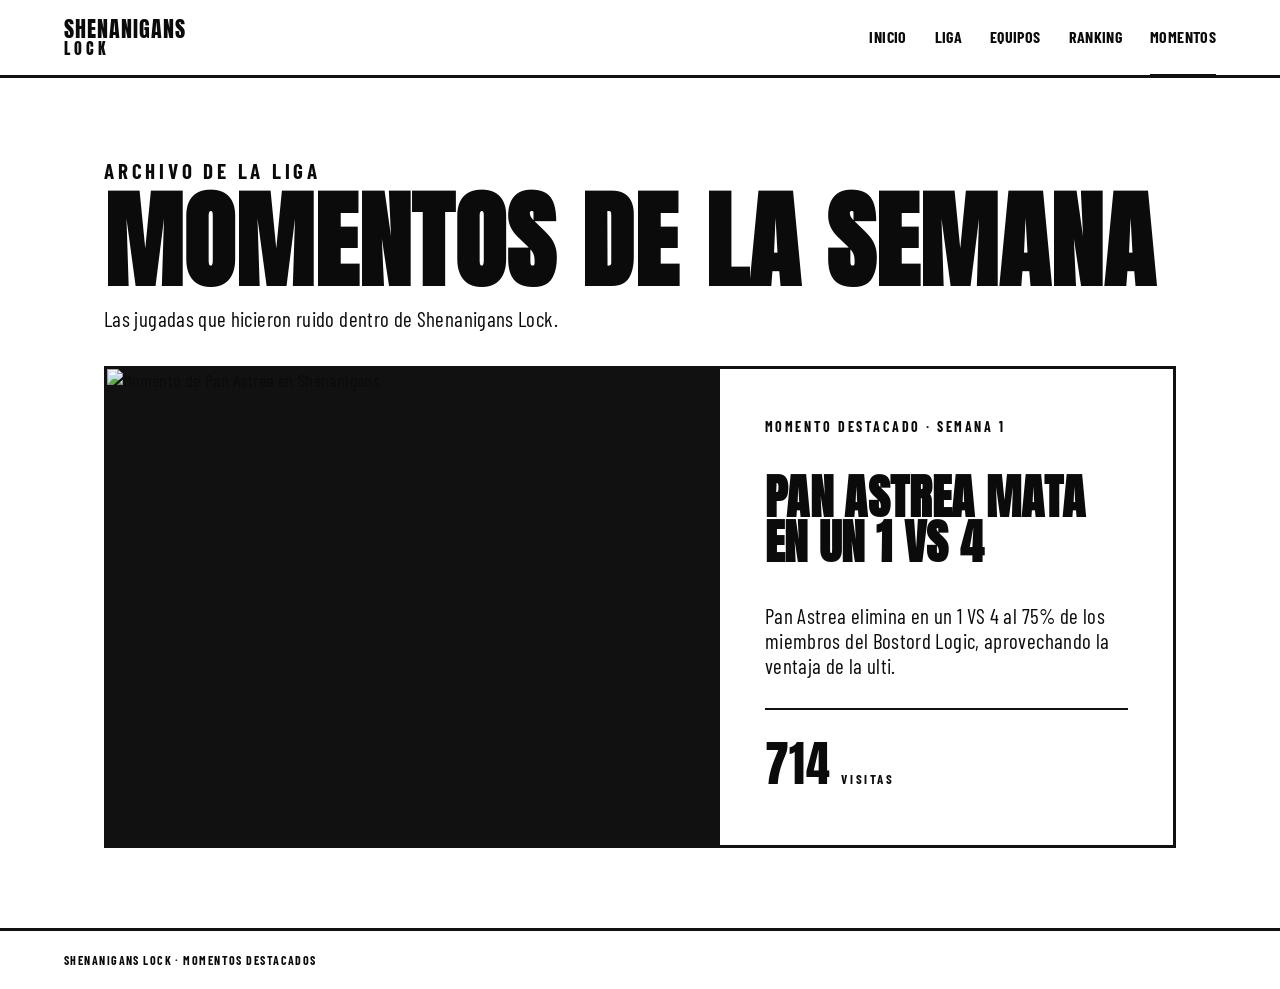
==== moments.html @ 3d466a5f "Add files via upload" ====
<!doctype html>
<html lang="es">
<head><meta charset="utf-8"><meta name="viewport" content="width=device-width,initial-scale=1"><title>Momentos — Shenanigans Lock</title><link rel="stylesheet" href="style.css"></head>
<body>
<header class="topbar"><a class="brand" href="index.html">SHENANIGANS<br><span>LOCK</span></a><nav><a href="index.html">INICIO</a><a href="info.html">LIGA</a><a href="teams.html">EQUIPOS</a><a href="ranking.html">RANKING</a><a class="active" href="moments.html">MOMENTOS</a></nav></header>
<main class="page moments">
<div class="page-head"><p class="eyebrow">ARCHIVO DE LA LIGA</p><h1>MOMENTOS DE LA SEMANA</h1><p>Las jugadas que hicieron ruido dentro de Shenanigans Lock.</p></div>
<article class="moment-card">
  <div class="moment-image"><img src="assets/pan-astrea-1v4.jpg" alt="Momento de Pan Astrea en Shenanigans"></div>
  <div class="moment-copy">
    <span class="tag">MOMENTO DESTACADO · SEMANA 1</span>
    <h2>PAN ASTREA MATA EN UN 1 VS 4</h2>
    <p>Pan Astrea elimina en un 1 VS 4 al 75% de los miembros del Bostord Logic, aprovechando la ventaja de la ulti.</p>
    <div class="views">714 <span>VISITAS</span></div>
  </div>
</article>
</main><footer>SHENANIGANS LOCK · MOMENTOS DESTACADOS</footer>
</body></html>
---- style.css ----
@import url('https://fonts.googleapis.com/css2?family=Anton&family=Barlow+Condensed:wght@400;500;600;700&display=swap');
:root{--black:#0b0b0b;--paper:#fff;--gray:#e9e9e9;--line:#161616;--red:#d71920}
*{box-sizing:border-box}body{margin:0;background:#fff;color:var(--black);font-family:'Barlow Condensed',Arial,sans-serif;font-size:18px;letter-spacing:.02em}a{color:inherit;text-decoration:none}.topbar{height:78px;border-bottom:3px solid #111;display:flex;align-items:center;justify-content:space-between;padding:0 5vw;background:#fff;position:sticky;top:0;z-index:5}.brand{font-family:Anton,Impact,sans-serif;font-size:22px;line-height:.78;letter-spacing:1px}.brand span{font-size:16px;letter-spacing:4px}nav{display:flex;gap:28px;font-weight:700;font-size:16px}nav a{padding:28px 0;border-bottom:3px solid transparent}nav a:hover,nav .active{border-bottom-color:#111}.home{min-height:calc(100vh - 78px)}.hero{min-height:600px;display:grid;grid-template-columns:1.4fr .6fr;align-items:center;padding:7vw 9vw;border-bottom:3px solid #111;background:linear-gradient(135deg,#fff 0,#fff 72%,#f0f0f0 72%)}.eyebrow,.tag{font-weight:700;font-size:14px;letter-spacing:.18em}.eyebrow{margin:0 0 15px}.hero h1,.page-head h1,.ranking-hero h1{font-family:Anton,Impact,sans-serif;font-size:clamp(70px,11vw,150px);line-height:.83;margin:0;letter-spacing:.01em}.hero h1 span{display:inline-block;-webkit-text-stroke:2px #111;color:transparent}.lead{max-width:640px;font-size:24px;font-weight:600}.buttons{display:flex;flex-wrap:wrap;gap:12px;margin-top:32px}.btn{border:2px solid #111;padding:13px 20px;font-weight:700;background:#fff}.btn.dark{background:#111;color:#fff}.hero-card{border:3px solid #111;background:#fff;padding:36px;text-align:center;transform:rotate(-2deg);box-shadow:14px 14px 0 #111}.hero-card .stamp{display:inline-block;border:2px solid #111;padding:8px 14px;font-weight:700}.hero-card p{margin:20px 0 4px;font-weight:700;letter-spacing:.16em}.hero-card strong{font-family:Anton;font-size:100px;line-height:1}.news-grid{display:grid;grid-template-columns:1fr 1fr}.feature{padding:48px 9vw;border-right:2px solid #111}.feature:last-child{border-right:0}.feature h2{font-family:Anton;font-size:44px;margin:12px 0}.feature p{max-width:600px}.feature a{font-weight:700}.feature.outline{background:#f3f3f3}.page{max-width:1200px;margin:auto;padding:80px 5vw}.page-head{margin-bottom:45px}.page-head h1{font-size:clamp(55px,9vw,105px)}.page-head p{font-size:21px;max-width:760px}.stats{display:grid;grid-template-columns:repeat(4,1fr);border:3px solid #111;margin-bottom:35px}.stats div{padding:22px;border-right:2px solid #111}.stats div:last-child{border-right:0}.stats b{display:block;font-family:Anton;font-size:55px}.stats span{font-weight:700;letter-spacing:.12em}.two-col{display:grid;grid-template-columns:1fr 1fr;gap:25px}.paper{border:2px solid #111;padding:30px;background:#fff}.paper h2,.paper h3{font-family:Anton;margin-top:0}.wide{margin-top:25px}.big-number{font-family:Anton;font-size:38px;border-top:2px solid #111;border-bottom:2px solid #111;padding:12px 0}.team-list{display:grid;gap:18px}.team{display:grid;grid-template-columns:100px 1fr;border:2px solid #111;min-height:180px}.team-mark{display:grid;place-items:center;font-family:Anton;font-size:45px;border-right:2px solid #111}.team-mark.red{background:#d71920;color:#fff}.team-mark.gold{background:#eee}.team-mark.blue{background:#ddd}.team-mark.mult{background:#f2f2f2}.team-mark.black{background:#111;color:#fff}.team h2{font-family:Anton;font-size:38px;margin:20px 0 5px}.team p,.team b{margin-right:20px}.team b{font-size:13px;letter-spacing:.14em}.ranking-page{max-width:1100px;margin:auto;padding:55px 4vw}.ranking-hero{display:flex;justify-content:space-between;align-items:end;border-bottom:4px solid #111;padding-bottom:25px;margin-bottom:20px}.ranking-hero h1{font-size:78px}.live{font-family:Anton;font-size:25px;text-align:right}.live span{font-family:'Barlow Condensed';font-size:14px;letter-spacing:.15em}.rank-row{display:grid;grid-template-columns:85px 1fr 250px 65px;align-items:center;min-height:72px;border:1px solid #111;border-top:0;background:#fff}.rank-row:first-child{border-top:1px solid #111}.rank-row.top3{background:#f1f1f1}.rank-no{font-family:Anton;font-size:35px;text-align:center;border-right:1px solid #111;height:100%;display:grid;place-items:center}.rank-player{padding:8px 18px}.micro{display:block;font-size:10px;letter-spacing:.2em}.rank-player strong{font-family:Anton;font-size:31px}.rank-value{font-family:Anton;font-size:28px;text-align:right;padding-right:20px}.rank-up{font-family:Anton;font-size:28px;text-align:center}.extra{margin-top:40px;border:3px solid #111;padding:22px}.extra>div:first-child{margin-bottom:18px}.extra span{font-size:12px;letter-spacing:.2em;font-weight:700}.extra h2{font-family:Anton;margin:3px 0}.extra-player{display:flex;justify-content:space-between;border-top:1px solid #111;padding:13px 0;font-size:20px}.extra-player strong{font-family:Anton}.note{font-size:14px;font-weight:700;margin-top:20px}.moment-card{border:3px solid #111;display:grid;grid-template-columns:1.15fr .85fr}.moment-image{background:#111;min-height:420px;display:flex;align-items:center;justify-content:center;overflow:hidden}.moment-image img{width:100%;height:100%;object-fit:cover}.moment-copy{padding:45px}.moment-copy h2{font-family:Anton;font-size:47px;line-height:.95}.moment-copy p{font-size:21px}.views{font-family:Anton;font-size:48px;border-top:2px solid #111;padding-top:18px;margin-top:30px}.views span{font-family:'Barlow Condensed';font-size:13px;letter-spacing:.2em;font-weight:700}.moments .page-head{margin-bottom:35px}footer{border-top:3px solid #111;padding:22px 5vw;font-weight:700;letter-spacing:.12em;font-size:12px}@media(max-width:800px){nav{gap:10px;font-size:12px}.topbar{padding:0 18px}.hero,.two-col,.moment-card{grid-template-columns:1fr}.hero{padding:55px 7vw}.hero-card{margin-top:40px}.stats{grid-template-columns:1fr 1fr}.stats div:nth-child(2){border-right:0}.stats div:nth-child(-n+2){border-bottom:2px solid #111}.rank-row{grid-template-columns:55px 1fr 125px 35px}.rank-value{font-size:20px}.rank-player strong{font-size:24px}.ranking-hero{align-items:start}.ranking-hero h1{font-size:58px}.moment-image{min-height:300px}.moment-copy{padding:28px}.team{grid-template-columns:65px 1fr}.team h2{font-size:28px}}
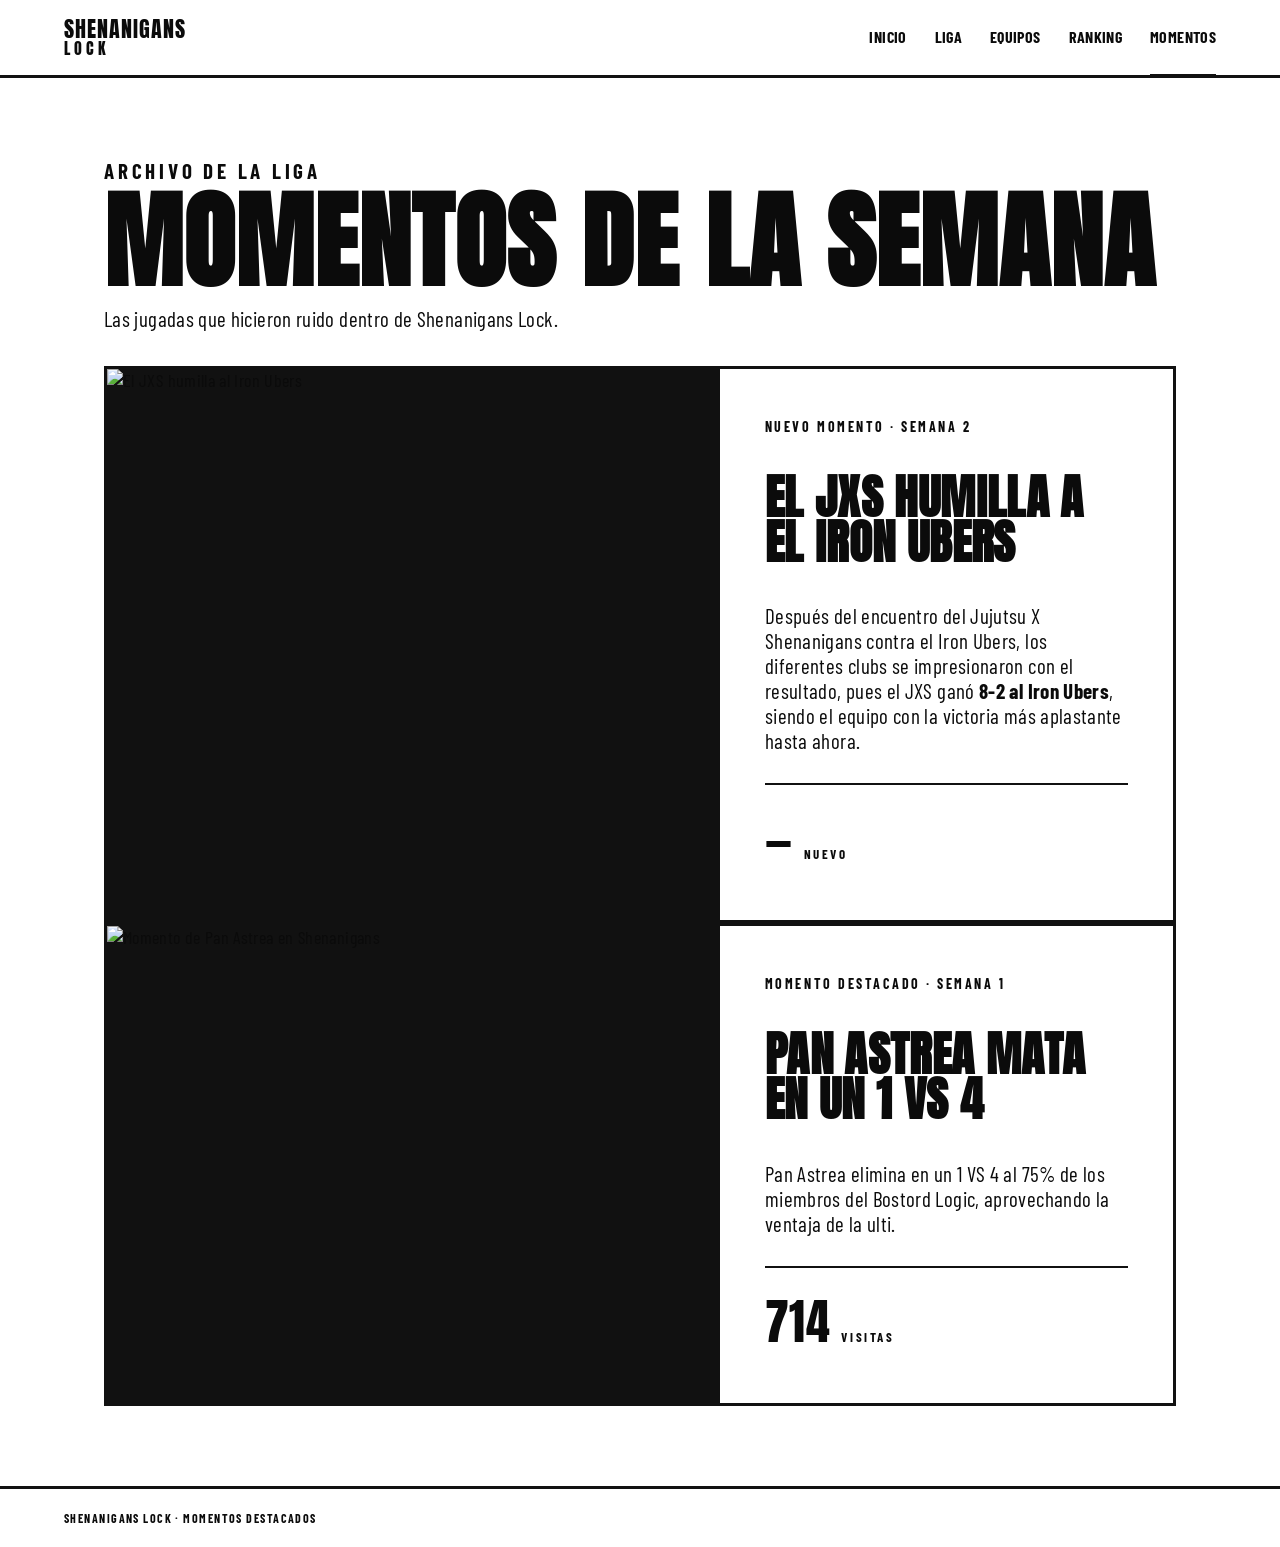
==== commit 4fe1f926: "Add files via upload" ====
--- a/moments.html
+++ b/moments.html
@@ -5,6 +5,17 @@
 <header class="topbar"><a class="brand" href="index.html">SHENANIGANS<br><span>LOCK</span></a><nav><a href="index.html">INICIO</a><a href="info.html">LIGA</a><a href="teams.html">EQUIPOS</a><a href="ranking.html">RANKING</a><a class="active" href="moments.html">MOMENTOS</a></nav></header>
 <main class="page moments">
 <div class="page-head"><p class="eyebrow">ARCHIVO DE LA LIGA</p><h1>MOMENTOS DE LA SEMANA</h1><p>Las jugadas que hicieron ruido dentro de Shenanigans Lock.</p></div>
+
+<article class="moment-card">
+  <div class="moment-image"><img src="assets/jxs-humilla-iron-ubers.jpg" alt="El JXS humilla al Iron Ubers"></div>
+  <div class="moment-copy">
+    <span class="tag">NUEVO MOMENTO · SEMANA 2</span>
+    <h2>EL JXS HUMILLA A EL IRON UBERS</h2>
+    <p>Después del encuentro del Jujutsu X Shenanigans contra el Iron Ubers, los diferentes clubs se impresionaron con el resultado, pues el JXS ganó <b>8-2 al Iron Ubers</b>, siendo el equipo con la victoria más aplastante hasta ahora.</p>
+    <div class="views">— <span>NUEVO</span></div>
+  </div>
+</article>
+
 <article class="moment-card">
   <div class="moment-image"><img src="assets/pan-astrea-1v4.jpg" alt="Momento de Pan Astrea en Shenanigans"></div>
   <div class="moment-copy">
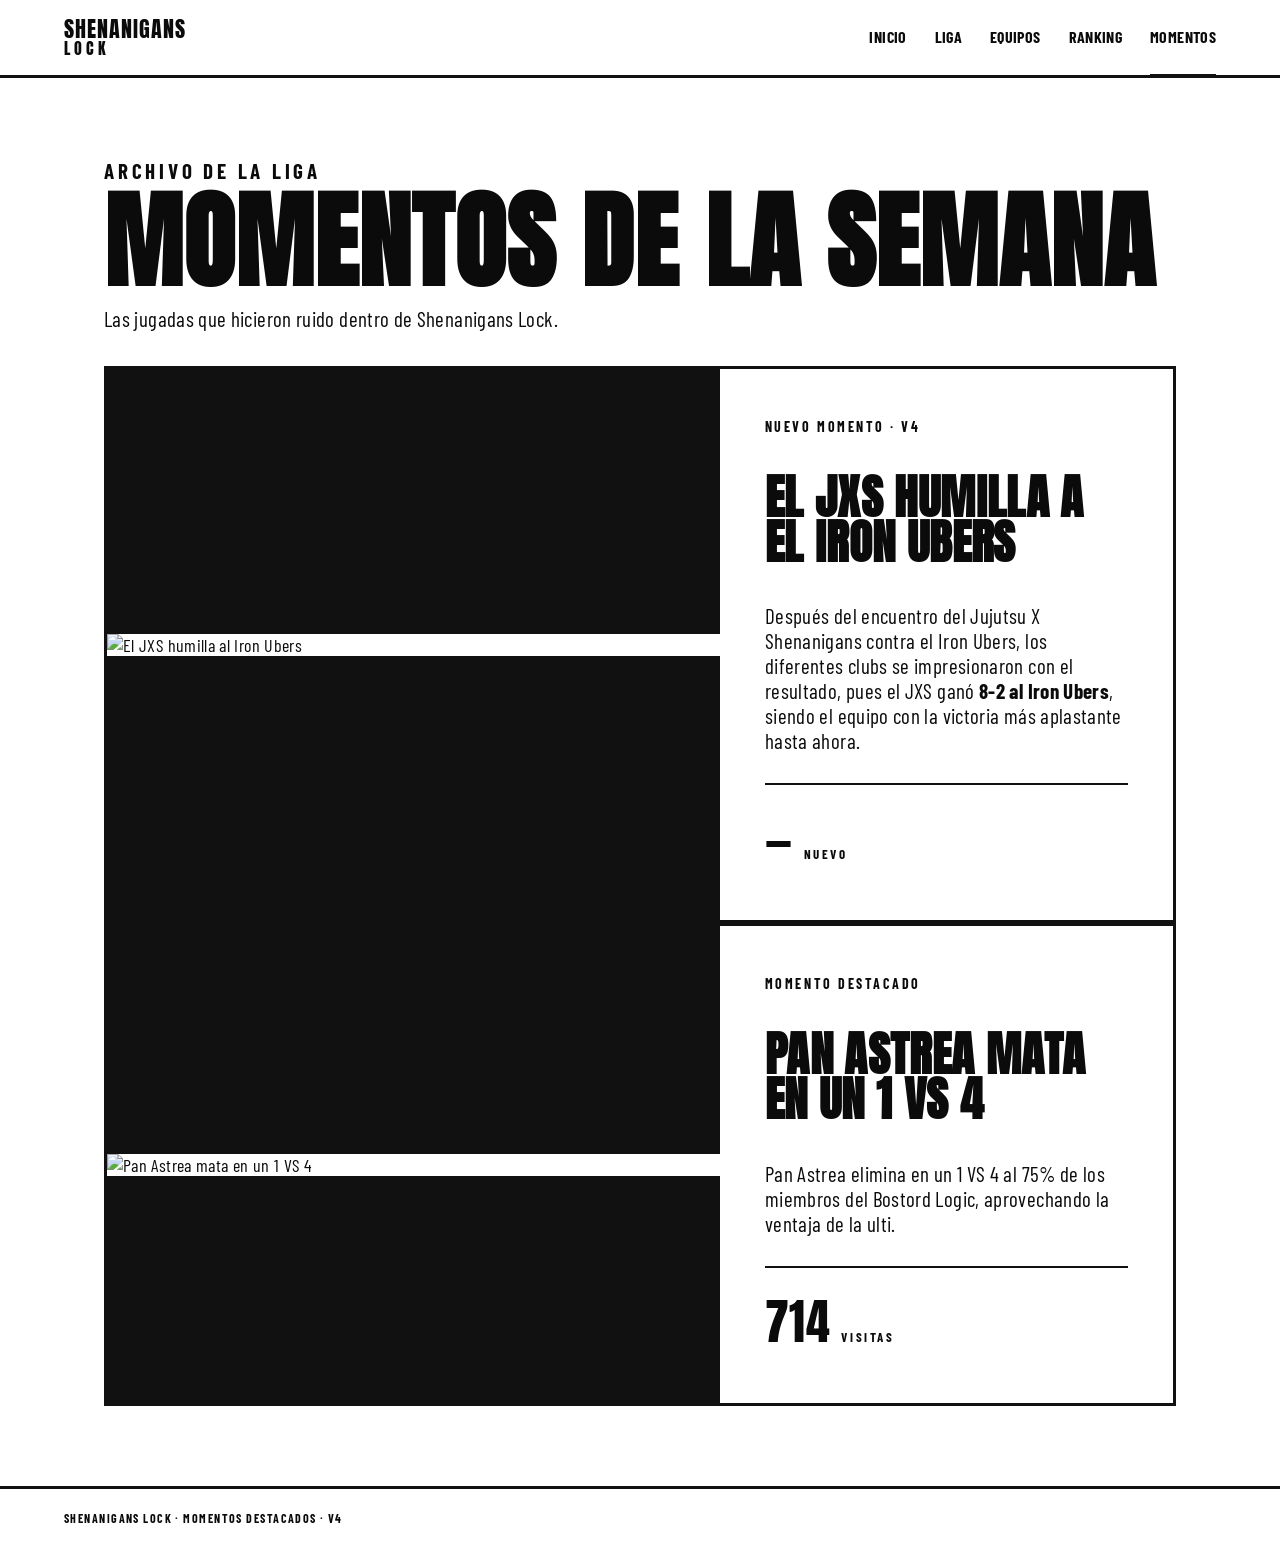
==== commit ccca9346: "Add files via upload" ====
--- a/moments.html
+++ b/moments.html
@@ -1,15 +1,21 @@
 <!doctype html>
 <html lang="es">
-<head><meta charset="utf-8"><meta name="viewport" content="width=device-width,initial-scale=1"><title>Momentos — Shenanigans Lock</title><link rel="stylesheet" href="style.css"></head>
+<head><meta charset="utf-8"><meta name="viewport" content="width=device-width,initial-scale=1">
+<title>Momentos — Shenanigans Lock V4</title><link rel="stylesheet" href="style.css"></head>
 <body>
-<header class="topbar"><a class="brand" href="index.html">SHENANIGANS<br><span>LOCK</span></a><nav><a href="index.html">INICIO</a><a href="info.html">LIGA</a><a href="teams.html">EQUIPOS</a><a href="ranking.html">RANKING</a><a class="active" href="moments.html">MOMENTOS</a></nav></header>
+<header class="topbar"><a class="brand" href="index.html">SHENANIGANS<br><span>LOCK</span></a>
+<nav><a href="index.html">INICIO</a><a href="info.html">LIGA</a><a href="teams.html">EQUIPOS</a><a href="ranking.html">RANKING</a><a class="active" href="moments.html">MOMENTOS</a></nav></header>
+
 <main class="page moments">
-<div class="page-head"><p class="eyebrow">ARCHIVO DE LA LIGA</p><h1>MOMENTOS DE LA SEMANA</h1><p>Las jugadas que hicieron ruido dentro de Shenanigans Lock.</p></div>
+<div class="page-head"><p class="eyebrow">ARCHIVO DE LA LIGA</p><h1>MOMENTOS DE LA SEMANA</h1>
+<p>Las jugadas que hicieron ruido dentro de Shenanigans Lock.</p></div>
 
 <article class="moment-card">
-  <div class="moment-image"><img src="assets/jxs-humilla-iron-ubers.jpg" alt="El JXS humilla al Iron Ubers"></div>
+  <div class="moment-image">
+    <img src="./assets/jxs-humilla-iron-ubers.jpg" alt="El JXS humilla al Iron Ubers" loading="eager">
+  </div>
   <div class="moment-copy">
-    <span class="tag">NUEVO MOMENTO · SEMANA 2</span>
+    <span class="tag">NUEVO MOMENTO · V4</span>
     <h2>EL JXS HUMILLA A EL IRON UBERS</h2>
     <p>Después del encuentro del Jujutsu X Shenanigans contra el Iron Ubers, los diferentes clubs se impresionaron con el resultado, pues el JXS ganó <b>8-2 al Iron Ubers</b>, siendo el equipo con la victoria más aplastante hasta ahora.</p>
     <div class="views">— <span>NUEVO</span></div>
@@ -17,13 +23,16 @@
 </article>
 
 <article class="moment-card">
-  <div class="moment-image"><img src="assets/pan-astrea-1v4.jpg" alt="Momento de Pan Astrea en Shenanigans"></div>
+  <div class="moment-image">
+    <img src="./assets/pan-astrea-1v4.jpg" alt="Pan Astrea mata en un 1 VS 4" loading="lazy">
+  </div>
   <div class="moment-copy">
-    <span class="tag">MOMENTO DESTACADO · SEMANA 1</span>
+    <span class="tag">MOMENTO DESTACADO</span>
     <h2>PAN ASTREA MATA EN UN 1 VS 4</h2>
     <p>Pan Astrea elimina en un 1 VS 4 al 75% de los miembros del Bostord Logic, aprovechando la ventaja de la ulti.</p>
     <div class="views">714 <span>VISITAS</span></div>
   </div>
 </article>
-</main><footer>SHENANIGANS LOCK · MOMENTOS DESTACADOS</footer>
-</body></html>
+</main>
+<footer>SHENANIGANS LOCK · MOMENTOS DESTACADOS · V4</footer>
+</body></html>
--- a/style.css
+++ b/style.css
@@ -1,3 +1,11 @@
 @import url('https://fonts.googleapis.com/css2?family=Anton&family=Barlow+Condensed:wght@400;500;600;700&display=swap');
 :root{--black:#0b0b0b;--paper:#fff;--gray:#e9e9e9;--line:#161616;--red:#d71920}
-*{box-sizing:border-box}body{margin:0;background:#fff;color:var(--black);font-family:'Barlow Condensed',Arial,sans-serif;font-size:18px;letter-spacing:.02em}a{color:inherit;text-decoration:none}.topbar{height:78px;border-bottom:3px solid #111;display:flex;align-items:center;justify-content:space-between;padding:0 5vw;background:#fff;position:sticky;top:0;z-index:5}.brand{font-family:Anton,Impact,sans-serif;font-size:22px;line-height:.78;letter-spacing:1px}.brand span{font-size:16px;letter-spacing:4px}nav{display:flex;gap:28px;font-weight:700;font-size:16px}nav a{padding:28px 0;border-bottom:3px solid transparent}nav a:hover,nav .active{border-bottom-color:#111}.home{min-height:calc(100vh - 78px)}.hero{min-height:600px;display:grid;grid-template-columns:1.4fr .6fr;align-items:center;padding:7vw 9vw;border-bottom:3px solid #111;background:linear-gradient(135deg,#fff 0,#fff 72%,#f0f0f0 72%)}.eyebrow,.tag{font-weight:700;font-size:14px;letter-spacing:.18em}.eyebrow{margin:0 0 15px}.hero h1,.page-head h1,.ranking-hero h1{font-family:Anton,Impact,sans-serif;font-size:clamp(70px,11vw,150px);line-height:.83;margin:0;letter-spacing:.01em}.hero h1 span{display:inline-block;-webkit-text-stroke:2px #111;color:transparent}.lead{max-width:640px;font-size:24px;font-weight:600}.buttons{display:flex;flex-wrap:wrap;gap:12px;margin-top:32px}.btn{border:2px solid #111;padding:13px 20px;font-weight:700;background:#fff}.btn.dark{background:#111;color:#fff}.hero-card{border:3px solid #111;background:#fff;padding:36px;text-align:center;transform:rotate(-2deg);box-shadow:14px 14px 0 #111}.hero-card .stamp{display:inline-block;border:2px solid #111;padding:8px 14px;font-weight:700}.hero-card p{margin:20px 0 4px;font-weight:700;letter-spacing:.16em}.hero-card strong{font-family:Anton;font-size:100px;line-height:1}.news-grid{display:grid;grid-template-columns:1fr 1fr}.feature{padding:48px 9vw;border-right:2px solid #111}.feature:last-child{border-right:0}.feature h2{font-family:Anton;font-size:44px;margin:12px 0}.feature p{max-width:600px}.feature a{font-weight:700}.feature.outline{background:#f3f3f3}.page{max-width:1200px;margin:auto;padding:80px 5vw}.page-head{margin-bottom:45px}.page-head h1{font-size:clamp(55px,9vw,105px)}.page-head p{font-size:21px;max-width:760px}.stats{display:grid;grid-template-columns:repeat(4,1fr);border:3px solid #111;margin-bottom:35px}.stats div{padding:22px;border-right:2px solid #111}.stats div:last-child{border-right:0}.stats b{display:block;font-family:Anton;font-size:55px}.stats span{font-weight:700;letter-spacing:.12em}.two-col{display:grid;grid-template-columns:1fr 1fr;gap:25px}.paper{border:2px solid #111;padding:30px;background:#fff}.paper h2,.paper h3{font-family:Anton;margin-top:0}.wide{margin-top:25px}.big-number{font-family:Anton;font-size:38px;border-top:2px solid #111;border-bottom:2px solid #111;padding:12px 0}.team-list{display:grid;gap:18px}.team{display:grid;grid-template-columns:100px 1fr;border:2px solid #111;min-height:180px}.team-mark{display:grid;place-items:center;font-family:Anton;font-size:45px;border-right:2px solid #111}.team-mark.red{background:#d71920;color:#fff}.team-mark.gold{background:#eee}.team-mark.blue{background:#ddd}.team-mark.mult{background:#f2f2f2}.team-mark.black{background:#111;color:#fff}.team h2{font-family:Anton;font-size:38px;margin:20px 0 5px}.team p,.team b{margin-right:20px}.team b{font-size:13px;letter-spacing:.14em}.ranking-page{max-width:1100px;margin:auto;padding:55px 4vw}.ranking-hero{display:flex;justify-content:space-between;align-items:end;border-bottom:4px solid #111;padding-bottom:25px;margin-bottom:20px}.ranking-hero h1{font-size:78px}.live{font-family:Anton;font-size:25px;text-align:right}.live span{font-family:'Barlow Condensed';font-size:14px;letter-spacing:.15em}.rank-row{display:grid;grid-template-columns:85px 1fr 250px 65px;align-items:center;min-height:72px;border:1px solid #111;border-top:0;background:#fff}.rank-row:first-child{border-top:1px solid #111}.rank-row.top3{background:#f1f1f1}.rank-no{font-family:Anton;font-size:35px;text-align:center;border-right:1px solid #111;height:100%;display:grid;place-items:center}.rank-player{padding:8px 18px}.micro{display:block;font-size:10px;letter-spacing:.2em}.rank-player strong{font-family:Anton;font-size:31px}.rank-value{font-family:Anton;font-size:28px;text-align:right;padding-right:20px}.rank-up{font-family:Anton;font-size:28px;text-align:center}.extra{margin-top:40px;border:3px solid #111;padding:22px}.extra>div:first-child{margin-bottom:18px}.extra span{font-size:12px;letter-spacing:.2em;font-weight:700}.extra h2{font-family:Anton;margin:3px 0}.extra-player{display:flex;justify-content:space-between;border-top:1px solid #111;padding:13px 0;font-size:20px}.extra-player strong{font-family:Anton}.note{font-size:14px;font-weight:700;margin-top:20px}.moment-card{border:3px solid #111;display:grid;grid-template-columns:1.15fr .85fr}.moment-image{background:#111;min-height:420px;display:flex;align-items:center;justify-content:center;overflow:hidden}.moment-image img{width:100%;height:100%;object-fit:cover}.moment-copy{padding:45px}.moment-copy h2{font-family:Anton;font-size:47px;line-height:.95}.moment-copy p{font-size:21px}.views{font-family:Anton;font-size:48px;border-top:2px solid #111;padding-top:18px;margin-top:30px}.views span{font-family:'Barlow Condensed';font-size:13px;letter-spacing:.2em;font-weight:700}.moments .page-head{margin-bottom:35px}footer{border-top:3px solid #111;padding:22px 5vw;font-weight:700;letter-spacing:.12em;font-size:12px}@media(max-width:800px){nav{gap:10px;font-size:12px}.topbar{padding:0 18px}.hero,.two-col,.moment-card{grid-template-columns:1fr}.hero{padding:55px 7vw}.hero-card{margin-top:40px}.stats{grid-template-columns:1fr 1fr}.stats div:nth-child(2){border-right:0}.stats div:nth-child(-n+2){border-bottom:2px solid #111}.rank-row{grid-template-columns:55px 1fr 125px 35px}.rank-value{font-size:20px}.rank-player strong{font-size:24px}.ranking-hero{align-items:start}.ranking-hero h1{font-size:58px}.moment-image{min-height:300px}.moment-copy{padding:28px}.team{grid-template-columns:65px 1fr}.team h2{font-size:28px}}
+*{box-sizing:border-box}body{margin:0;background:#fff;color:var(--black);font-family:'Barlow Condensed',Arial,sans-serif;font-size:18px;letter-spacing:.02em}a{color:inherit;text-decoration:none}.topbar{height:78px;border-bottom:3px solid #111;display:flex;align-items:center;justify-content:space-between;padding:0 5vw;background:#fff;position:sticky;top:0;z-index:5}.brand{font-family:Anton,Impact,sans-serif;font-size:22px;line-height:.78;letter-spacing:1px}.brand span{font-size:16px;letter-spacing:4px}nav{display:flex;gap:28px;font-weight:700;font-size:16px}nav a{padding:28px 0;border-bottom:3px solid transparent}nav a:hover,nav .active{border-bottom-color:#111}.home{min-height:calc(100vh - 78px)}.hero{min-height:600px;display:grid;grid-template-columns:1.4fr .6fr;align-items:center;padding:7vw 9vw;border-bottom:3px solid #111;background:linear-gradient(135deg,#fff 0,#fff 72%,#f0f0f0 72%)}.eyebrow,.tag{font-weight:700;font-size:14px;letter-spacing:.18em}.eyebrow{margin:0 0 15px}.hero h1,.page-head h1,.ranking-hero h1{font-family:Anton,Impact,sans-serif;font-size:clamp(70px,11vw,150px);line-height:.83;margin:0;letter-spacing:.01em}.hero h1 span{display:inline-block;-webkit-text-stroke:2px #111;color:transparent}.lead{max-width:640px;font-size:24px;font-weight:600}.buttons{display:flex;flex-wrap:wrap;gap:12px;margin-top:32px}.btn{border:2px solid #111;padding:13px 20px;font-weight:700;background:#fff}.btn.dark{background:#111;color:#fff}.hero-card{border:3px solid #111;background:#fff;padding:36px;text-align:center;transform:rotate(-2deg);box-shadow:14px 14px 0 #111}.hero-card .stamp{display:inline-block;border:2px solid #111;padding:8px 14px;font-weight:700}.hero-card p{margin:20px 0 4px;font-weight:700;letter-spacing:.16em}.hero-card strong{font-family:Anton;font-size:100px;line-height:1}.news-grid{display:grid;grid-template-columns:1fr 1fr}.feature{padding:48px 9vw;border-right:2px solid #111}.feature:last-child{border-right:0}.feature h2{font-family:Anton;font-size:44px;margin:12px 0}.feature p{max-width:600px}.feature a{font-weight:700}.feature.outline{background:#f3f3f3}.page{max-width:1200px;margin:auto;padding:80px 5vw}.page-head{margin-bottom:45px}.page-head h1{font-size:clamp(55px,9vw,105px)}.page-head p{font-size:21px;max-width:760px}.stats{display:grid;grid-template-columns:repeat(4,1fr);border:3px solid #111;margin-bottom:35px}.stats div{padding:22px;border-right:2px solid #111}.stats div:last-child{border-right:0}.stats b{display:block;font-family:Anton;font-size:55px}.stats span{font-weight:700;letter-spacing:.12em}.two-col{display:grid;grid-template-columns:1fr 1fr;gap:25px}.paper{border:2px solid #111;padding:30px;background:#fff}.paper h2,.paper h3{font-family:Anton;margin-top:0}.wide{margin-top:25px}.big-number{font-family:Anton;font-size:38px;border-top:2px solid #111;border-bottom:2px solid #111;padding:12px 0}.team-list{display:grid;gap:18px}.team{display:grid;grid-template-columns:100px 1fr;border:2px solid #111;min-height:180px}.team-mark{display:grid;place-items:center;font-family:Anton;font-size:45px;border-right:2px solid #111}.team-mark.red{background:#d71920;color:#fff}.team-mark.gold{background:#eee}.team-mark.blue{background:#ddd}.team-mark.mult{background:#f2f2f2}.team-mark.black{background:#111;color:#fff}.team h2{font-family:Anton;font-size:38px;margin:20px 0 5px}.team p,.team b{margin-right:20px}.team b{font-size:13px;letter-spacing:.14em}.ranking-page{max-width:1100px;margin:auto;padding:55px 4vw}.ranking-hero{display:flex;justify-content:space-between;align-items:end;border-bottom:4px solid #111;padding-bottom:25px;margin-bottom:20px}.ranking-hero h1{font-size:78px}.live{font-family:Anton;font-size:25px;text-align:right}.live span{font-family:'Barlow Condensed';font-size:14px;letter-spacing:.15em}.rank-row{display:grid;grid-template-columns:85px 1fr 250px 65px;align-items:center;min-height:72px;border:1px solid #111;border-top:0;background:#fff}.rank-row:first-child{border-top:1px solid #111}.rank-row.top3{background:#f1f1f1}.rank-no{font-family:Anton;font-size:35px;text-align:center;border-right:1px solid #111;height:100%;display:grid;place-items:center}.rank-player{padding:8px 18px}.micro{display:block;font-size:10px;letter-spacing:.2em}.rank-player strong{font-family:Anton;font-size:31px}.rank-value{font-family:Anton;font-size:28px;text-align:right;padding-right:20px}.rank-up{font-family:Anton;font-size:28px;text-align:center}.extra{margin-top:40px;border:3px solid #111;padding:22px}.extra>div:first-child{margin-bottom:18px}.extra span{font-size:12px;letter-spacing:.2em;font-weight:700}.extra h2{font-family:Anton;margin:3px 0}.extra-player{display:flex;justify-content:space-between;border-top:1px solid #111;padding:13px 0;font-size:20px}.extra-player strong{font-family:Anton}.note{font-size:14px;font-weight:700;margin-top:20px}.moment-card{border:3px solid #111;display:grid;grid-template-columns:1.15fr .85fr}.moment-image{background:#111;min-height:420px;display:flex;align-items:center;justify-content:center;overflow:hidden}.moment-image img{display:block;width:100%;height:auto;max-height:620px;object-fit:contain;margin:0 auto}.moment-copy{padding:45px}.moment-copy h2{font-family:Anton;font-size:47px;line-height:.95}.moment-copy p{font-size:21px}.views{font-family:Anton;font-size:48px;border-top:2px solid #111;padding-top:18px;margin-top:30px}.views span{font-family:'Barlow Condensed';font-size:13px;letter-spacing:.2em;font-weight:700}.moments .page-head{margin-bottom:35px}footer{border-top:3px solid #111;padding:22px 5vw;font-weight:700;letter-spacing:.12em;font-size:12px}@media(max-width:800px){nav{gap:10px;font-size:12px}.topbar{padding:0 18px}.hero,.two-col,.moment-card{grid-template-columns:1fr}.hero{padding:55px 7vw}.hero-card{margin-top:40px}.stats{grid-template-columns:1fr 1fr}.stats div:nth-child(2){border-right:0}.stats div:nth-child(-n+2){border-bottom:2px solid #111}.rank-row{grid-template-columns:55px 1fr 125px 35px}.rank-value{font-size:20px}.rank-player strong{font-size:24px}.ranking-hero{align-items:start}.ranking-hero h1{font-size:58px}.moment-image{min-height:300px}.moment-copy{padding:28px}.team{grid-template-columns:65px 1fr}.team h2{font-size:28px}}
+
+/* V4: las imágenes de Momentos se muestran completas sin recorte */
+.moment-image{min-height:320px}
+.moment-image img{background:#fff}
+@media(max-width:800px){
+  .moment-image{min-height:0}
+  .moment-image img{max-height:none}
+}
